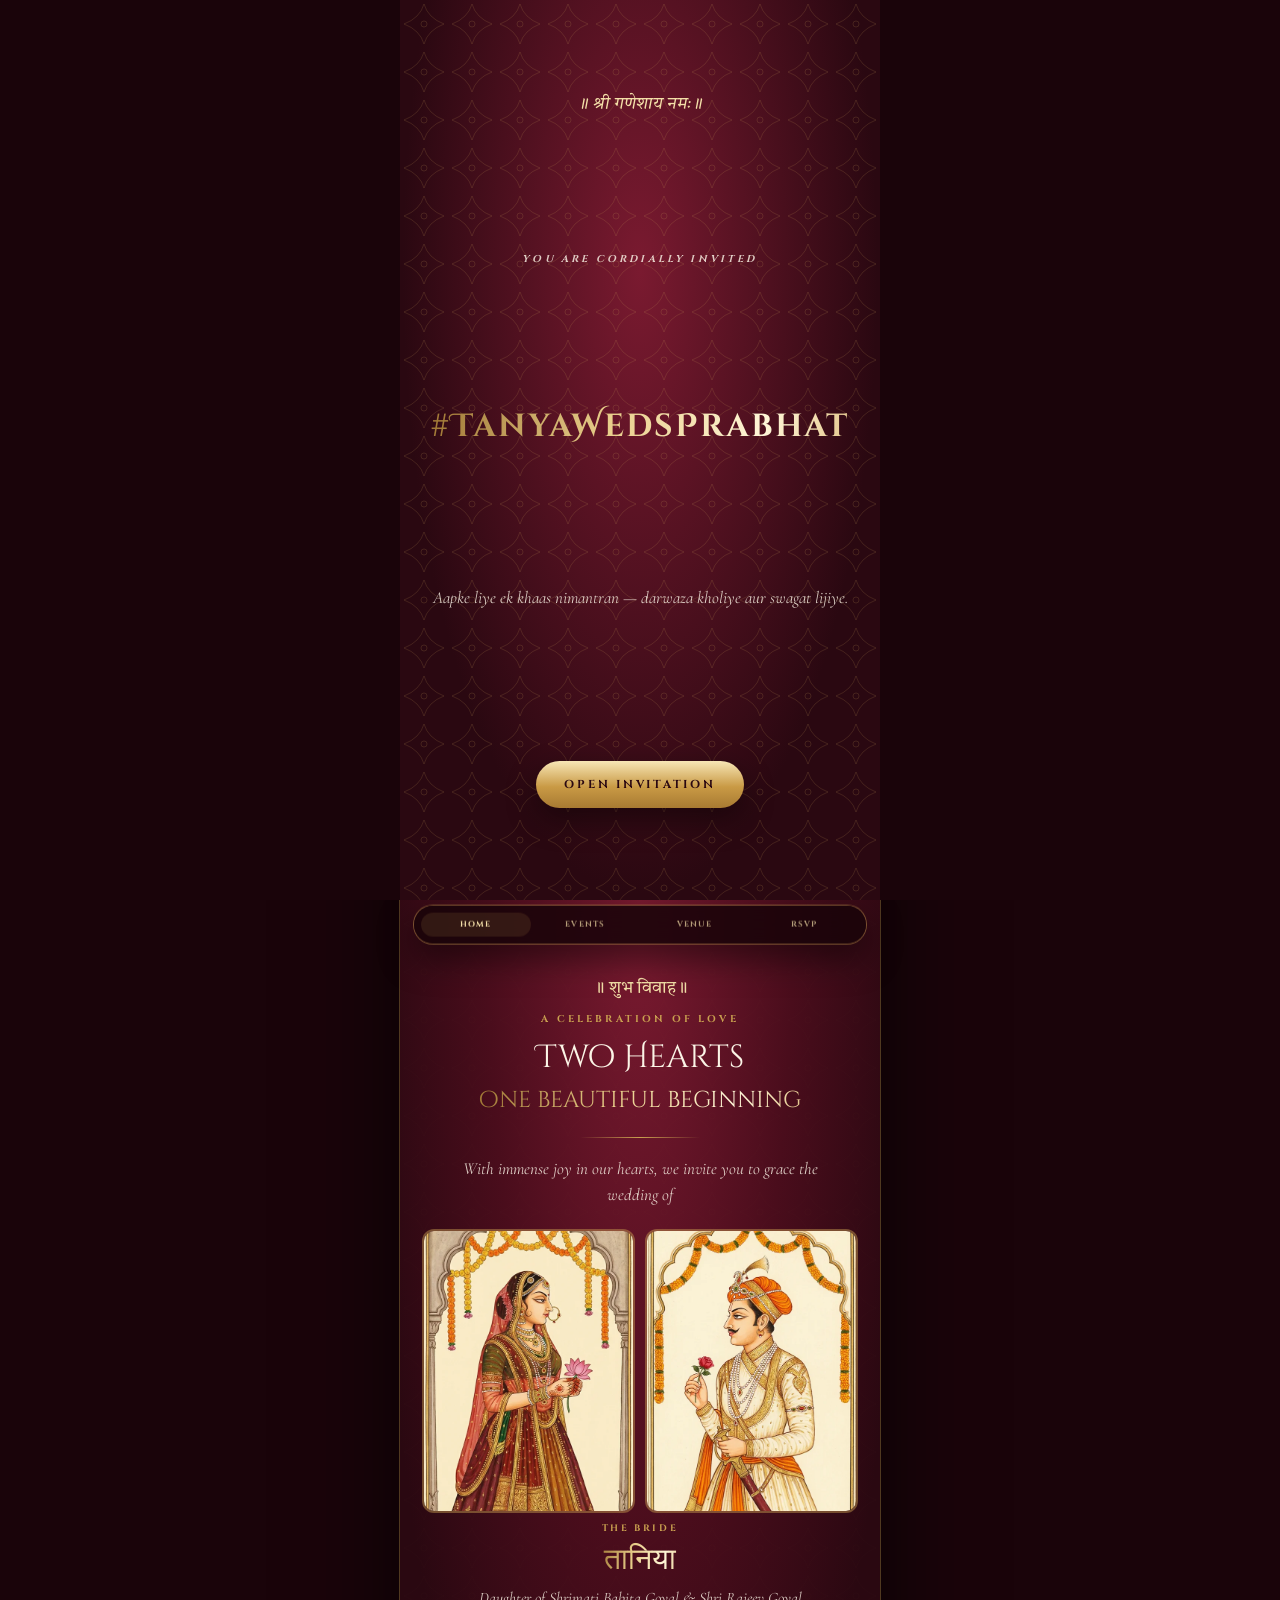
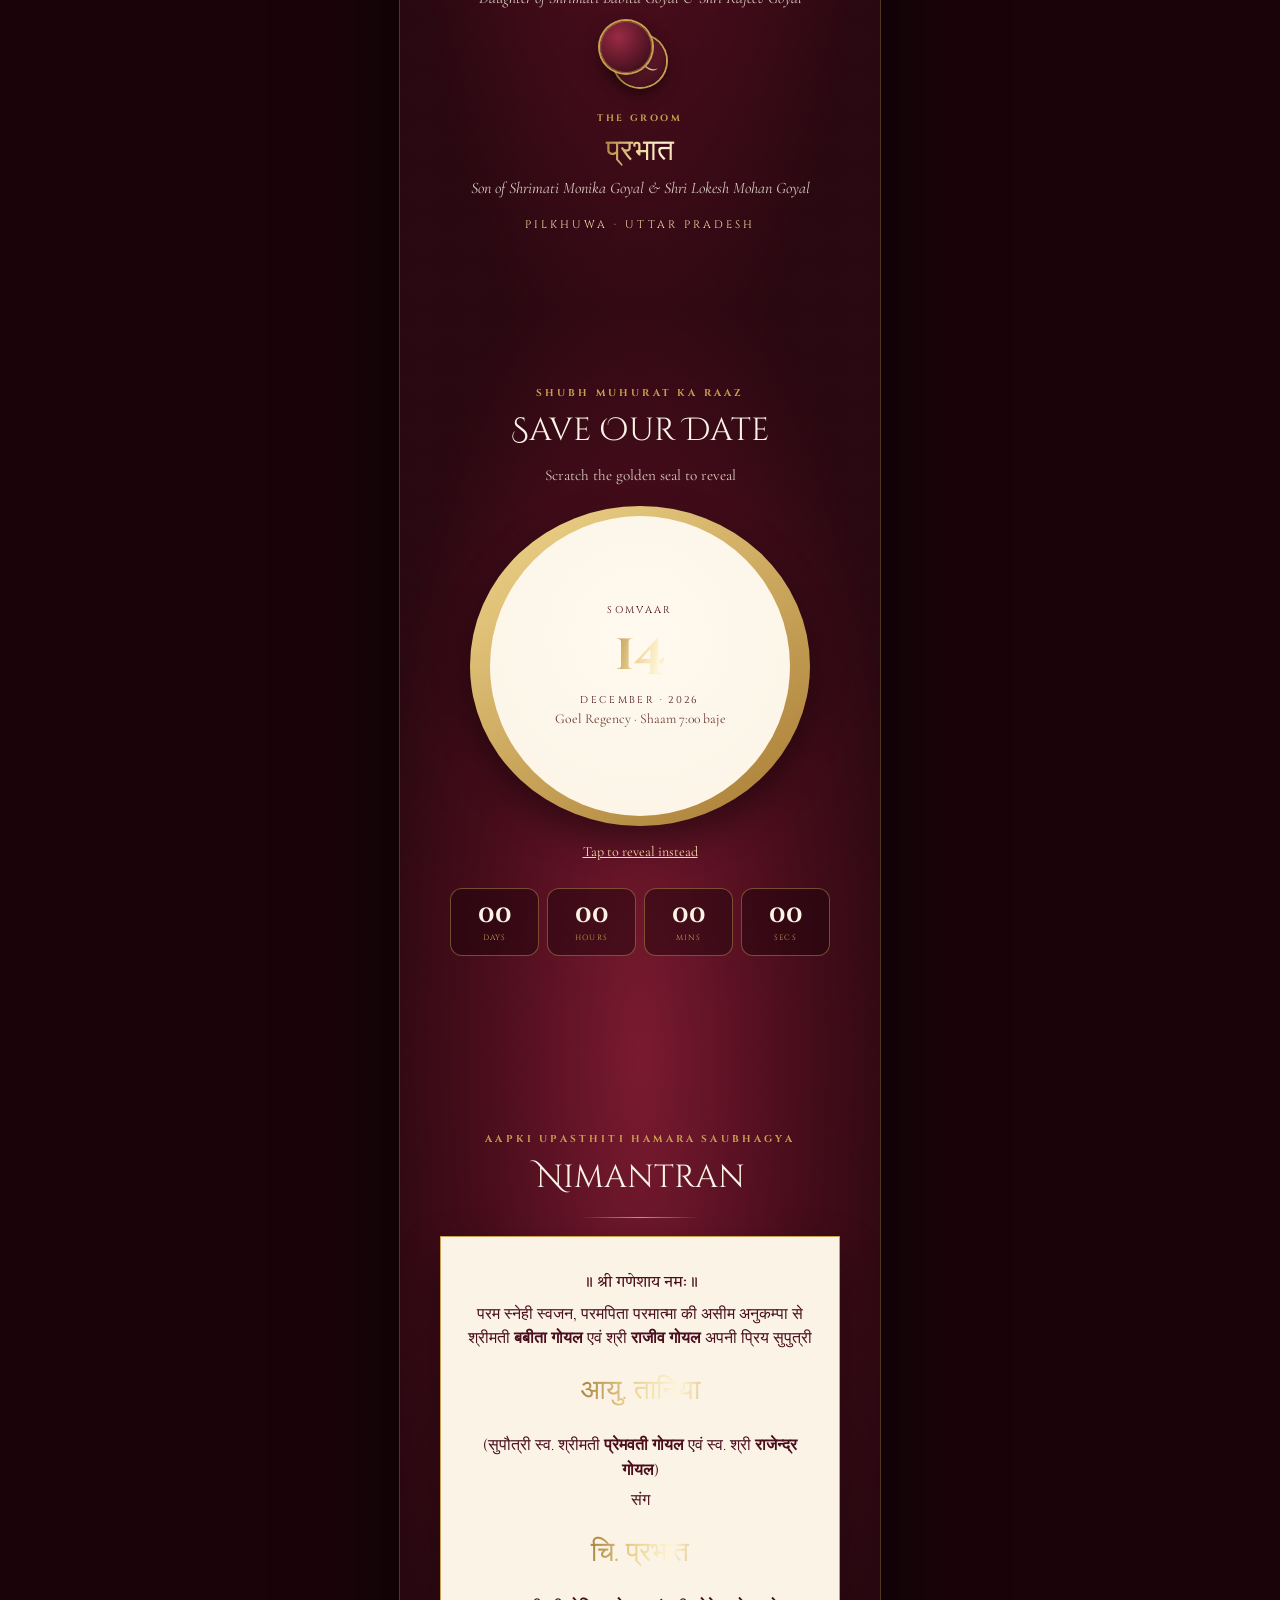
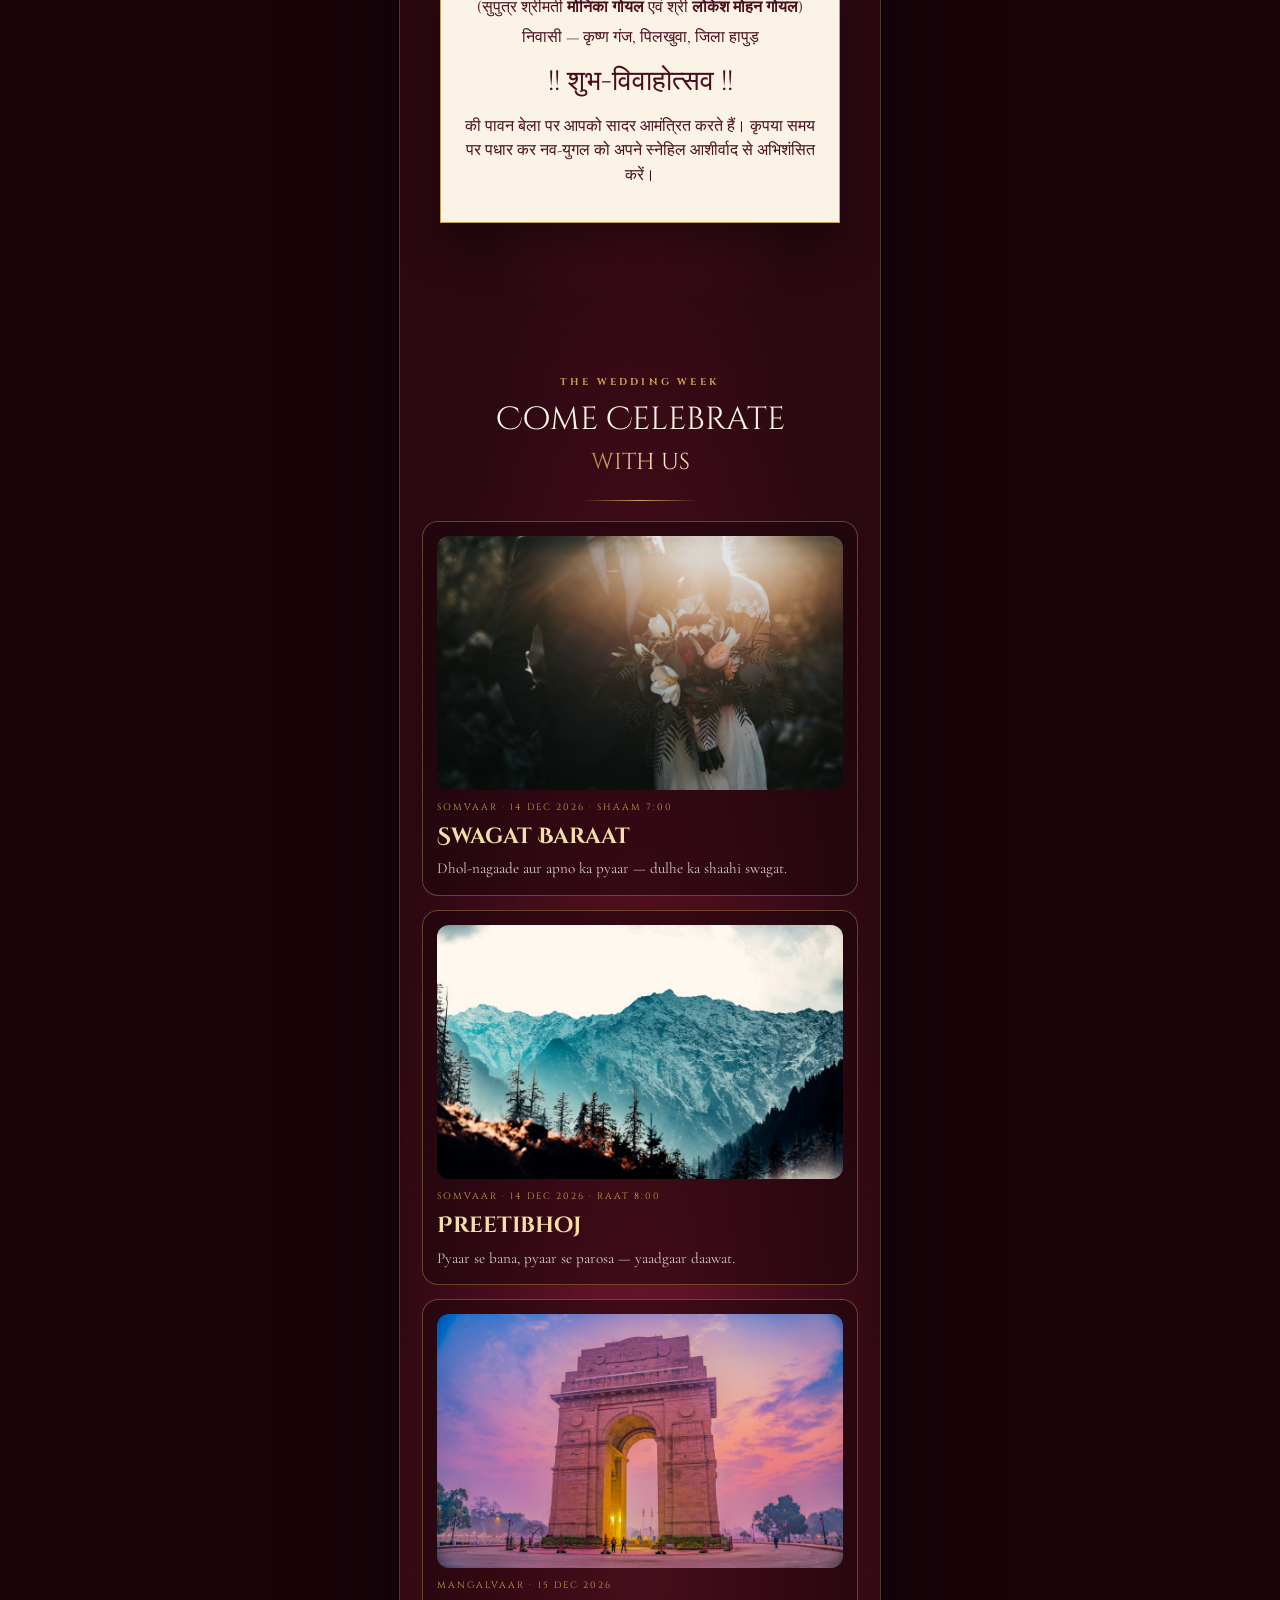
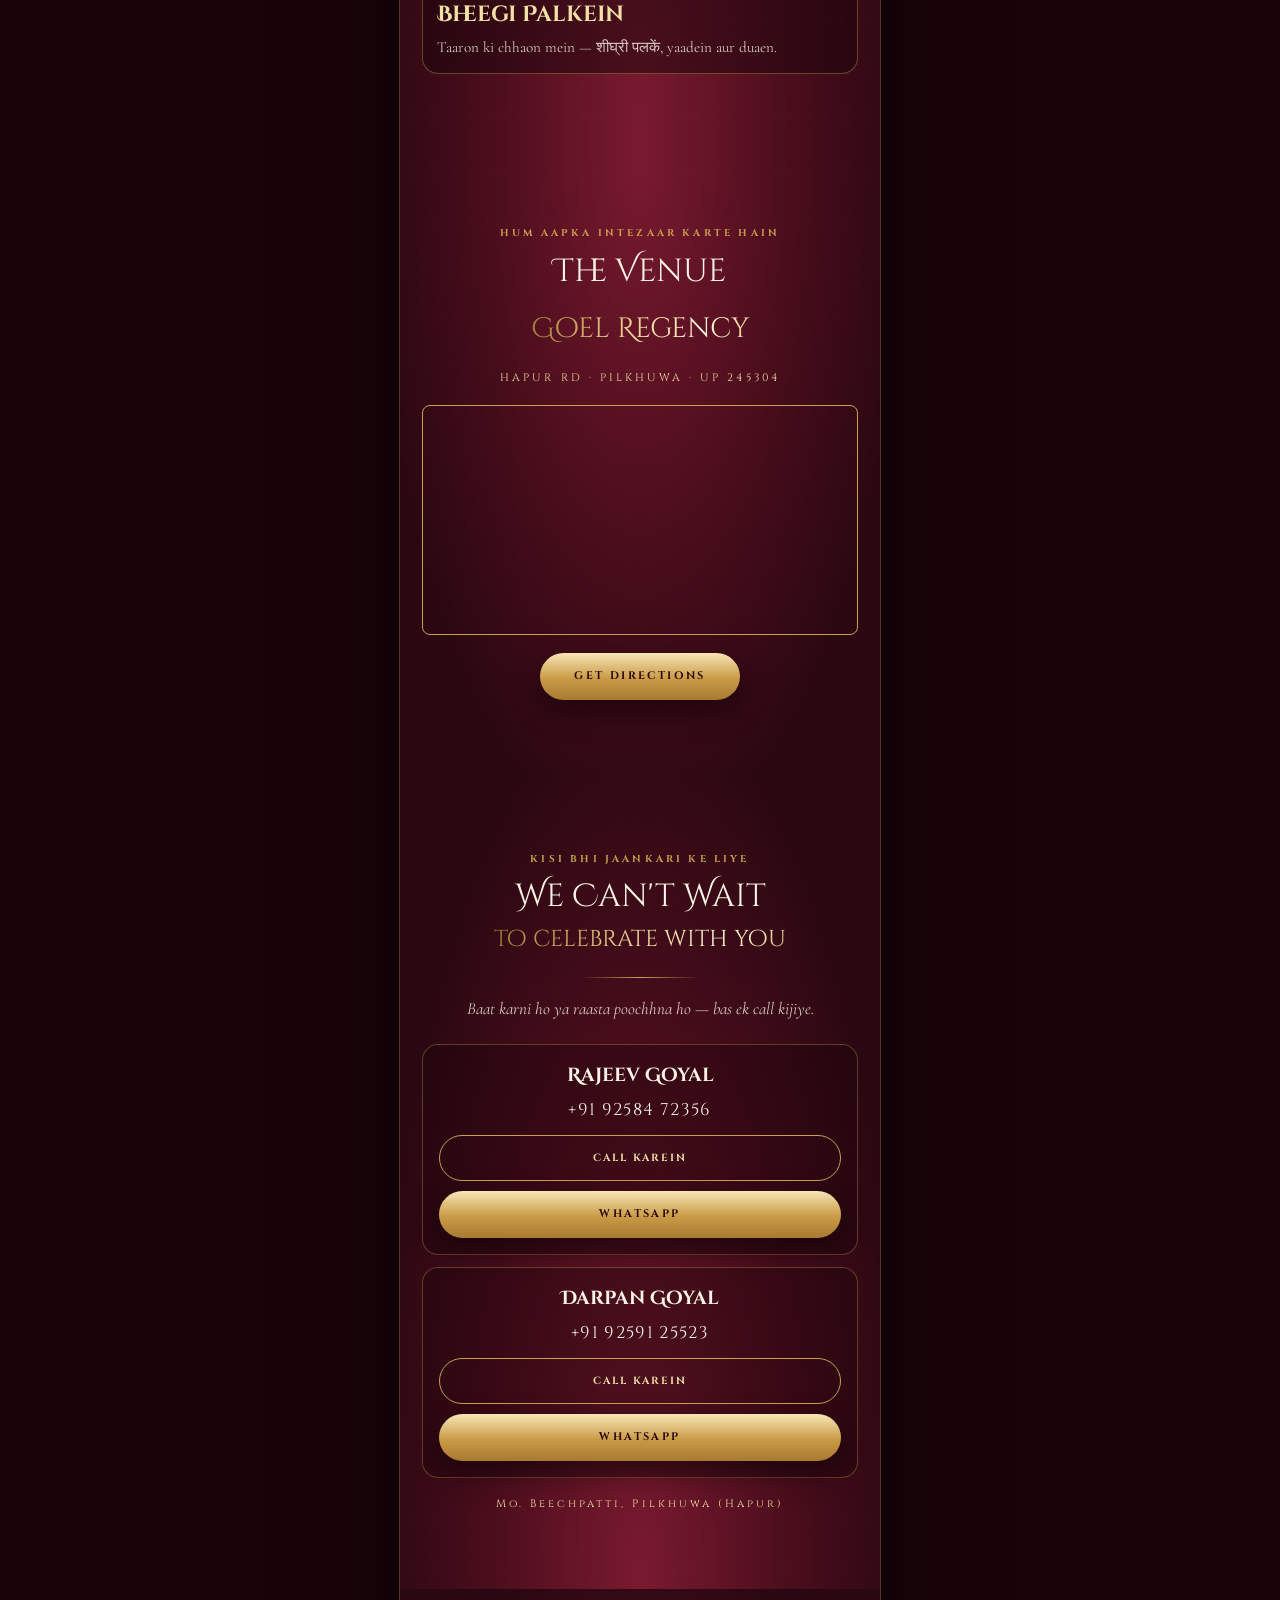
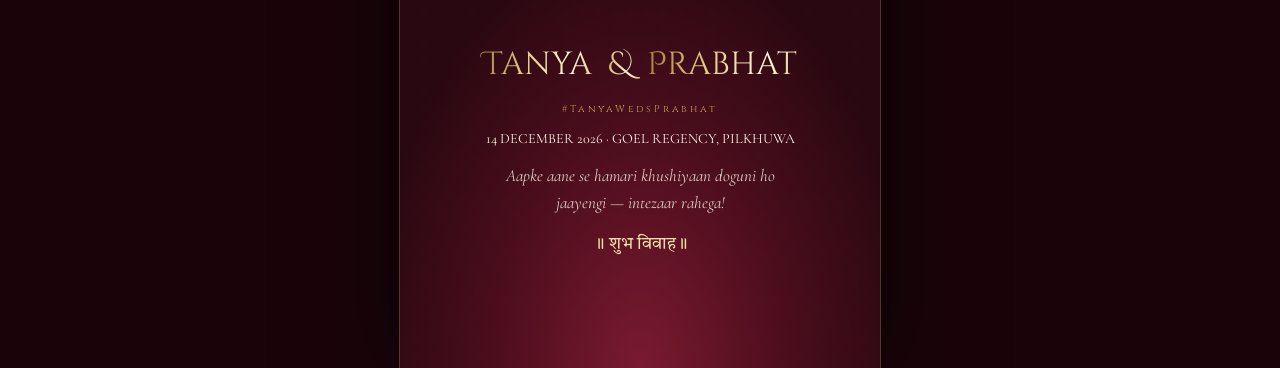
==== shaadicanvas.html @ f6cd2f35 "Add ShaaDiCanvas JoyInvite theme page for Tania & Prabhat Co-authored-by: darpan15025 <darpan15025@u" ====
<!DOCTYPE html>
<html lang="hi-Latn">
  <head>
    <meta charset="utf-8" />
    <meta name="viewport" content="width=device-width, initial-scale=1, viewport-fit=cover" />
    <meta name="theme-color" content="#2a0811" />
    <meta
      name="description"
      content="Tanya aur Prabhat ke Shubh Vivah mein aapka swagat — Goel Regency, Pilkhuwa, 14 December 2026."
    />
    <title>Tanya &amp; Prabhat | Shubh Vivah</title>
    <meta property="og:title" content="Tanya &amp; Prabhat — Shubh Vivah" />
    <meta property="og:image" content="assets/events/baraat.jpg" />
    <link rel="preconnect" href="https://fonts.googleapis.com" />
    <link rel="preconnect" href="https://fonts.gstatic.com" crossorigin />
    <link
      href="https://fonts.googleapis.com/css2?family=Cinzel:wght@400;500;600;700&family=Cinzel+Decorative:wght@700&family=Cormorant+Garamond:ital,wght@0,400;0,500;0,600;1,400&family=Tiro+Devanagari+Hindi&display=swap"
      rel="stylesheet"
    />
    <link rel="stylesheet" href="css/shaadicanvas.css" />
  </head>
  <body>
    <div class="opening" id="opening" role="dialog" aria-label="Open invitation">
      <div class="opening-inner">
        <p class="hindi">॥ श्री गणेशाय नमः ॥</p>
        <p class="eyebrow" style="margin-bottom: 12px">YOU ARE CORDIALLY INVITED</p>
        <h1><span class="foil">#TanyaWedsPrabhat</span></h1>
        <p>Aapke liye ek khaas nimantran — darwaza kholiye aur swagat lijiye.</p>
        <button type="button" class="open-gold" id="openInvite">Open Invitation</button>
      </div>
    </div>

    <div class="app" id="app">
      <header class="hero" id="home">
        <img
          class="hero-bg"
          src="assets/events/baraat.jpg"
          width="1200"
          height="800"
          alt=""
          loading="eager"
        />
        <div class="hero-shade" aria-hidden="true"></div>
        <div class="hero-top">
          <p class="tag">Goel Regency · Pilkhuwa</p>
        </div>
        <div class="hero-copy">
          <p class="small">PARIVAAR SAHIT · AAPKO SAADAR AAMANTRIT KARTE HAIN</p>
          <h2>
            <span class="foil">Tanya</span><span class="amp foil">&amp;</span
            ><span class="foil">Prabhat</span>
          </h2>
          <div class="date-pill"><i></i>14 · 12 · 2026<i></i></div>
        </div>
        <a class="scroll-cue" href="#invitation" aria-label="Scroll down">⌄</a>
      </header>

      <section class="royal" id="invitation">
        <p class="hindi rv">॥ शुभ विवाह ॥</p>
        <p class="eyebrow rv">A celebration of love</p>
        <h2 class="title rv">
          Two Hearts<span class="s"><span class="foil">one beautiful beginning</span></span>
        </h2>
        <i class="dv rv" aria-hidden="true"></i>
        <p class="lead rv">With immense joy in our hearts, we invite you to grace the wedding of</p>
        <div class="mini-portraits rv">
          <img src="assets/royal/bride-miniature.png" alt="वधू तानिया" loading="lazy" />
          <img src="assets/royal/groom-miniature.png" alt="वर प्रभात" loading="lazy" />
        </div>
        <div class="couple rv">
          <div class="person">
            <small>THE BRIDE</small>
            <strong><span class="foil">तानिया</span></strong>
            <p>Daughter of Shrimati Babita Goyal &amp; Shri Rajeev Goyal</p>
          </div>
          <div class="seal" aria-hidden="true">
            <span class="seal-ring"></span><span>&amp;</span>
          </div>
          <div class="person">
            <small>THE GROOM</small>
            <strong><span class="foil">प्रभात</span></strong>
            <p>Son of Shrimati Monika Goyal &amp; Shri Lokesh Mohan Goyal</p>
          </div>
        </div>
        <p class="city rv">PILKHUWA · UTTAR PRADESH</p>
      </section>

      <section class="royal low" id="save-date">
        <p class="eyebrow rv">Shubh muhurat ka raaz</p>
        <h2 class="title rv">Save Our Date</h2>
        <p class="hint rv">Scratch the golden seal to reveal</p>
        <div class="sframe rv">
          <div class="coin">
            <div class="coin-in">
              <div class="scratch-reveal" aria-live="polite">
                <span>SOMVAAR</span>
                <strong class="foil">14</strong>
                <span>DECEMBER · 2026</span>
                <em>Goel Regency · Shaam 7:00 baje</em>
              </div>
              <canvas id="scratchCanvas" aria-label="Scratch to reveal the wedding date"></canvas>
            </div>
          </div>
        </div>
        <button type="button" class="tap-reveal rv" id="tapReveal">Tap to reveal instead</button>
        <div class="count-grid rv" id="afterCount" hidden>
          <div class="count-box"><b id="cd-days">00</b><small>DAYS</small></div>
          <div class="count-box"><b id="cd-hours">00</b><small>HOURS</small></div>
          <div class="count-box"><b id="cd-mins">00</b><small>MINS</small></div>
          <div class="count-box"><b id="cd-secs">00</b><small>SECS</small></div>
        </div>
      </section>

      <section class="royal" id="nimantran">
        <p class="eyebrow rv">Aapki upasthiti hamara saubhagya</p>
        <h2 class="title rv">Nimantran</h2>
        <i class="dv rv" aria-hidden="true"></i>
        <article class="nim-card rv">
          <p class="hi">॥ श्री गणेशाय नमः ॥</p>
          <p>
            परम स्नेही स्वजन, परमपिता परमात्मा की असीम अनुकम्पा से श्रीमती
            <strong>बबीता गोयल</strong> एवं श्री <strong>राजीव गोयल</strong> अपनी प्रिय सुपुत्री
          </p>
          <p class="big foil">आयु. तानिया</p>
          <p>
            (सुपौत्री स्व. श्रीमती <strong>प्रेमवती गोयल</strong> एवं स्व. श्री
            <strong>राजेन्द्र गोयल</strong>)
          </p>
          <p>संग</p>
          <p class="big foil">चि. प्रभात</p>
          <p>
            (सुपुत्र श्रीमती <strong>मोनिका गोयल</strong> एवं श्री
            <strong>लोकेश मोहन गोयल</strong>)
          </p>
          <p>निवासी — कृष्ण गंज, पिलखुवा, जिला हापुड़</p>
          <p class="big">!! शुभ-विवाहोत्सव !!</p>
          <p>
            की पावन बेला पर आपको सादर आमंत्रित करते हैं। कृपया समय पर पधार कर नव-युगल को अपने स्नेहिल
            आशीर्वाद से अभिशंसित करें।
          </p>
        </article>
      </section>

      <section class="royal low" id="events">
        <p class="eyebrow rv">The wedding week</p>
        <h2 class="title rv">
          Come Celebrate<span class="s"><span class="foil">with us</span></span>
        </h2>
        <i class="dv rv" aria-hidden="true"></i>
        <div class="event-list">
          <article class="event-card rv">
            <img src="assets/events/baraat.jpg" alt="Swagat baraat" loading="lazy" />
            <p class="when">SOMVAAR · 14 DEC 2026 · SHAAM 7:00</p>
            <h3>Swagat Baraat</h3>
            <p>Dhol-nagaade aur apno ka pyaar — dulhe ka shaahi swagat.</p>
          </article>
          <article class="event-card rv">
            <img src="assets/events/bhoj.jpg" alt="Preetibhoj" loading="lazy" />
            <p class="when">SOMVAAR · 14 DEC 2026 · RAAT 8:00</p>
            <h3>Preetibhoj</h3>
            <p>Pyaar se bana, pyaar se parosa — yaadgaar daawat.</p>
          </article>
          <article class="event-card rv">
            <img src="assets/events/palaki.jpg" alt="Shubh palkein" loading="lazy" />
            <p class="when">MANGALVAAR · 15 DEC 2026</p>
            <h3>Bheegi Palkein</h3>
            <p>Taaron ki chhaon mein — शीघ्री पलकें, yaadein aur duaen.</p>
          </article>
        </div>
      </section>

      <section class="royal" id="venue">
        <p class="eyebrow rv">Hum aapka intezaar karte hain</p>
        <h2 class="title rv">The Venue</h2>
        <div class="vplain rv">
          <p class="venue-name"><span class="foil">Goel Regency</span></p>
          <p class="city">HAPUR RD · PILKHUWA · UP 245304</p>
          <div class="map-embed">
            <iframe
              title="Goel Regency map"
              loading="lazy"
              referrerpolicy="no-referrer-when-downgrade"
              src="https://maps.google.com/maps?q=Goel+Regency%2C+Hapur+Rd%2C+Pilkhuwa%2C+Uttar+Pradesh+245304&amp;output=embed"
            ></iframe>
          </div>
          <a
            class="btn-gold"
            href="https://www.google.com/maps/search/?api=1&amp;query=Goel+Regency+Hapur+Rd+Pilkhuwa+245304"
            target="_blank"
            rel="noopener noreferrer"
            >Get Directions</a
          >
        </div>
      </section>

      <section class="royal low" id="rsvp">
        <p class="eyebrow rv">Kisi bhi jaankari ke liye</p>
        <h2 class="title rv">
          We Can't Wait<span class="s"><span class="foil">to celebrate with you</span></span>
        </h2>
        <i class="dv rv" aria-hidden="true"></i>
        <p class="lead rv">Baat karni ho ya raasta poochhna ho — bas ek call kijiye.</p>
        <div class="rsvp-grid rv">
          <div class="contact-chip">
            <h3>Rajeev Goyal</h3>
            <p class="ph">+91 92584 72356</p>
            <a class="btn-line" href="tel:+919258472356">Call Karein</a>
            <a
              class="btn-gold"
              style="margin-top: 10px; width: 100%"
              href="https://wa.me/919258472356"
              target="_blank"
              rel="noopener noreferrer"
              >WhatsApp</a
            >
          </div>
          <div class="contact-chip">
            <h3>Darpan Goyal</h3>
            <p class="ph">+91 92591 25523</p>
            <a class="btn-line" href="tel:+919259125523">Call Karein</a>
            <a
              class="btn-gold"
              style="margin-top: 10px; width: 100%"
              href="https://wa.me/919259125523"
              target="_blank"
              rel="noopener noreferrer"
              >WhatsApp</a
            >
          </div>
        </div>
        <p class="city rv" style="margin-top: 18px">Mo. Beechpatti, Pilkhuwa (Hapur)</p>
      </section>

      <footer class="foot royal low">
        <p class="names">
          <span class="foil">Tanya</span> <span class="foil">&amp;</span>
          <span class="foil">Prabhat</span>
        </p>
        <p class="hash">#TanyaWedsPrabhat</p>
        <small>14 DECEMBER 2026 · GOEL REGENCY, PILKHUWA</small>
        <p class="thanks rv in">
          Aapke aane se hamari khushiyaan doguni ho jaayengi — intezaar rahega!
        </p>
        <p class="hindi" style="margin-top: 16px">॥ शुभ विवाह ॥</p>
      </footer>
    </div>

    <nav class="dock" id="dock" aria-label="Quick navigation">
      <a href="#home" class="on">HOME</a>
      <a href="#events">EVENTS</a>
      <a href="#venue">VENUE</a>
      <a href="#rsvp">RSVP</a>
    </nav>

    <script src="js/shaadicanvas.js" defer></script>
  </body>
</html>
---- css/shaadicanvas.css ----
/* JoyInvite / ShaaDiCanvas-inspired mobile invitation theme */

:root {
  --m1: #7a1a30;
  --m2: #4a0d1c;
  --m3: #2a0811;
  --m4: #1a040a;
  --gold: #c9a050;
  --gold-l: #f3dfa8;
  --gold-d: #8f6a2a;
  --ivory: #fbf4e6;
  --txt: rgba(251, 244, 230, 0.82);
  --foil: linear-gradient(
    100deg,
    #9c7330 0%,
    #e9cf8c 20%,
    #fff6d8 36%,
    #c99a45 54%,
    #f2d996 72%,
    #8f6a2a 100%
  );
  --jaali: url("data:image/svg+xml,%3Csvg xmlns='http://www.w3.org/2000/svg' width='48' height='48' viewBox='0 0 48 48'%3E%3Cg fill='none' stroke='%23c9a050' stroke-opacity='.2' stroke-width='.8'%3E%3Cpath d='M24 4Q28 18 44 24Q28 30 24 44Q20 30 4 24Q20 18 24 4Z'/%3E%3Ccircle cx='24' cy='24' r='3'/%3E%3C/g%3E%3C/svg%3E");
  --deco: "Cinzel Decorative", "Cinzel", Georgia, serif;
  --royal: "Cinzel", Georgia, serif;
  --serif: "Cormorant Garamond", Georgia, serif;
  --hindi: "Tiro Devanagari Hindi", serif;
  --app: 480px;
}

*,
*::before,
*::after {
  box-sizing: border-box;
}

html {
  scroll-behavior: smooth;
}

body {
  margin: 0;
  min-height: 100svh;
  background: var(--m4);
  color: var(--ivory);
  font-family: var(--serif);
  font-size: 17px;
  line-height: 1.55;
  -webkit-tap-highlight-color: transparent;
}

img {
  max-width: 100%;
  display: block;
}

a {
  color: inherit;
}

.foil {
  display: inline-block;
  padding: 0.08em 0.22em 0.14em;
  margin: 0 -0.12em;
  background: var(--foil);
  background-size: 220% 100%;
  -webkit-background-clip: text;
  background-clip: text;
  color: transparent;
  animation: foil 7s linear infinite;
}

@keyframes foil {
  to {
    background-position: -220% 0;
  }
}

@keyframes spin {
  to {
    transform: rotate(360deg);
  }
}

.app {
  position: relative;
  width: 100%;
  max-width: var(--app);
  margin: 0 auto;
  min-height: 100svh;
  background: var(--m3);
  overflow-x: hidden;
  box-shadow:
    0 0 0 1px rgba(201, 160, 80, 0.35),
    0 0 90px rgba(0, 0, 0, 0.7);
}

/* Opening */
.opening {
  position: fixed;
  inset: 0;
  z-index: 100;
  display: flex;
  justify-content: center;
  background: var(--m4);
  transition:
    opacity 1s ease,
    visibility 1s ease,
    transform 1s ease;
}

.opening.done {
  opacity: 0;
  visibility: hidden;
  transform: scale(1.04);
  pointer-events: none;
}

.opening-inner {
  position: relative;
  width: 100%;
  max-width: var(--app);
  height: 100%;
  display: grid;
  place-items: center;
  padding: 32px 24px;
  text-align: center;
  background:
    var(--jaali),
    radial-gradient(ellipse at 50% 30%, var(--m1), var(--m3) 70%);
}

.opening .hindi {
  font-family: var(--hindi);
  color: var(--gold-l);
  margin: 0 0 12px;
}

.opening h1 {
  margin: 0 0 8px;
  font-family: var(--deco);
  font-size: clamp(1.6rem, 6vw, 2rem);
  letter-spacing: 0.06em;
}

.opening p {
  margin: 0 0 28px;
  color: var(--txt);
  font-style: italic;
}

.open-gold {
  border: 0;
  border-radius: 999px;
  padding: 16px 28px;
  cursor: pointer;
  font-family: var(--royal);
  font-weight: 700;
  font-size: 0.72rem;
  letter-spacing: 0.24em;
  text-transform: uppercase;
  color: var(--m3);
  background: linear-gradient(180deg, #f7e6b6, #c99a45 55%, #a87a32);
  box-shadow: 0 12px 30px rgba(0, 0, 0, 0.45);
}

.open-gold:focus-visible {
  outline: 2px solid var(--gold-l);
  outline-offset: 3px;
}

/* Hero */
.hero {
  position: relative;
  min-height: 100svh;
  overflow: hidden;
  background: var(--m3);
}

.hero-bg {
  position: absolute;
  inset: 0;
  width: 100%;
  height: 100%;
  object-fit: cover;
  object-position: center 35%;
  transform: scale(1.06);
  transition: transform 3s ease-out;
  filter: saturate(0.92) brightness(0.75);
}

.app.ready .hero-bg {
  transform: scale(1);
}

.hero-shade {
  position: absolute;
  inset: 0;
  background: linear-gradient(
    180deg,
    rgba(26, 4, 10, 0.35) 0%,
    transparent 28%,
    transparent 42%,
    rgba(42, 8, 17, 0.82) 72%,
    var(--m3) 100%
  );
}

.hero-top {
  position: relative;
  z-index: 2;
  padding: 28px 22px 0;
  text-align: center;
}

.hero-top .tag {
  font-family: var(--royal);
  font-size: 0.58rem;
  letter-spacing: 0.32em;
  text-transform: uppercase;
  color: var(--gold);
}

.hero-copy {
  position: absolute;
  z-index: 3;
  left: 0;
  right: 0;
  bottom: 78px;
  padding: 0 24px;
  text-align: center;
}

.hero-copy .small {
  margin: 0 0 10px;
  font-family: var(--royal);
  font-size: 0.58rem;
  letter-spacing: 0.28em;
  color: var(--gold-l);
}

.hero-copy h2 {
  margin: 0;
  font-family: var(--deco);
  font-weight: 400;
  font-size: clamp(2.4rem, 11vw, 3.2rem);
  line-height: 1.15;
}

.hero-copy .amp {
  font-family: var(--deco);
  font-size: 0.55em;
  padding: 0 0.12em;
  vertical-align: middle;
}

.date-pill {
  display: inline-flex;
  align-items: center;
  gap: 10px;
  margin-top: 16px;
  padding: 8px 16px;
  border: 1px solid rgba(201, 160, 80, 0.55);
  border-radius: 999px;
  font-family: var(--royal);
  font-size: 0.68rem;
  letter-spacing: 0.18em;
  color: var(--gold-l);
}

.date-pill i {
  width: 18px;
  height: 1px;
  background: linear-gradient(90deg, transparent, var(--gold));
}

.scroll-cue {
  position: absolute;
  z-index: 3;
  left: 50%;
  bottom: 22px;
  transform: translateX(-50%);
  color: var(--gold);
  font-size: 1.4rem;
  text-decoration: none;
  animation: bob 1.6s ease-in-out infinite;
}

@keyframes bob {
  50% {
    transform: translateX(-50%) translateY(6px);
  }
}

/* Royal sections */
.royal {
  position: relative;
  padding: 76px 22px;
  text-align: center;
  overflow: hidden;
  isolation: isolate;
  background: radial-gradient(ellipse at 50% 0%, var(--m1) 0%, var(--m2) 45%, var(--m3) 80%);
}

.royal.low {
  background: radial-gradient(ellipse at 50% 100%, var(--m1) 0%, var(--m2) 45%, var(--m3) 80%);
}

.royal::before {
  content: "";
  position: absolute;
  inset: 0;
  z-index: -1;
  background: var(--jaali);
  opacity: 0.07;
}

.hindi {
  font-family: var(--hindi);
  color: var(--gold-l);
  margin: 0 0 10px;
}

.eyebrow {
  margin: 0 0 8px;
  font-family: var(--royal);
  font-size: 0.62rem;
  font-weight: 700;
  letter-spacing: 0.32em;
  text-transform: uppercase;
  color: var(--gold);
}

.title {
  margin: 0 0 12px;
  font-family: var(--deco);
  font-weight: 400;
  font-size: clamp(1.55rem, 5.5vw, 2rem);
  line-height: 1.35;
  color: var(--ivory);
}

.title .s {
  display: block;
  margin-top: 4px;
  font-size: 0.72em;
}

.dv {
  display: block;
  width: 120px;
  height: 1px;
  margin: 18px auto;
  background: linear-gradient(90deg, transparent, var(--gold), transparent);
}

.lead {
  margin: 0 auto 20px;
  max-width: 360px;
  color: var(--txt);
  font-style: italic;
}

.city {
  margin: 16px 0 0;
  font-family: var(--royal);
  font-size: 0.68rem;
  letter-spacing: 0.28em;
  color: var(--gold-l);
}

.couple {
  display: grid;
  gap: 8px;
  margin-top: 8px;
}

.person small {
  display: block;
  font-family: var(--royal);
  font-size: 0.58rem;
  font-weight: 700;
  letter-spacing: 0.28em;
  color: var(--gold);
}

.person strong {
  display: block;
  margin: 4px 0 2px;
  font-family: var(--deco);
  font-size: 1.85rem;
  font-weight: 400;
  line-height: 1.3;
}

.person p {
  margin: 0;
  font-size: 1rem;
  font-style: italic;
  color: var(--txt);
}

.seal {
  position: relative;
  width: 64px;
  height: 64px;
  margin: 10px auto;
  display: grid;
  place-items: center;
}

.seal-ring {
  position: absolute;
  inset: -8px;
  border: 1px solid rgba(201, 160, 80, 0.45);
  border-radius: 50%;
  animation: spin 36s linear infinite;
}

.seal span {
  width: 52px;
  height: 52px;
  display: grid;
  place-items: center;
  border-radius: 50%;
  background: radial-gradient(circle at 35% 30%, #9a2a44, var(--m3));
  box-shadow:
    0 0 0 2px var(--gold),
    0 6px 16px rgba(0, 0, 0, 0.5);
  font-family: var(--deco);
  font-size: 1.5rem;
  color: var(--gold-l);
}

/* Scratch */
.hint {
  margin: 0 0 18px;
  font-size: 0.95rem;
  color: var(--txt);
}

.sframe {
  max-width: 340px;
  margin: 0 auto;
}

.coin {
  border-radius: 50%;
  padding: 10px;
  background: linear-gradient(145deg, #f0d78c, #a87a32);
  box-shadow: 0 16px 36px rgba(0, 0, 0, 0.45);
}

.coin-in {
  position: relative;
  width: min(300px, 78vw);
  aspect-ratio: 1;
  margin: 0 auto;
  border-radius: 50%;
  overflow: hidden;
}

.scratch-reveal {
  position: absolute;
  inset: 0;
  display: flex;
  flex-direction: column;
  align-items: center;
  justify-content: center;
  background: radial-gradient(circle at 50% 40%, #fff9ef, var(--ivory));
  color: var(--m2);
  padding: 12px;
}

.scratch-reveal span {
  font-family: var(--royal);
  font-size: 0.62rem;
  letter-spacing: 0.24em;
}

.scratch-reveal strong {
  font-family: var(--deco);
  font-size: 3.2rem;
  line-height: 1;
  margin: 6px 0;
}

.scratch-reveal em {
  font-style: normal;
  font-size: 0.85rem;
  color: #6b3b32;
}

#scratchCanvas {
  position: absolute;
  inset: 0;
  width: 100%;
  height: 100%;
  touch-action: none;
  cursor: grab;
}

#scratchCanvas.done {
  opacity: 0;
  pointer-events: none;
  transition: opacity 0.8s ease;
}

.tap-reveal {
  margin-top: 14px;
  border: 0;
  background: none;
  color: var(--gold-l);
  font: inherit;
  font-size: 0.88rem;
  text-decoration: underline;
  cursor: pointer;
}

/* Countdown */
.count-grid {
  display: grid;
  grid-template-columns: repeat(4, 1fr);
  gap: 8px;
  margin: 24px 0;
  max-width: 380px;
  margin-inline: auto;
}

.count-box {
  padding: 14px 6px 10px;
  border: 1px solid rgba(201, 160, 80, 0.45);
  border-radius: 12px;
  background: rgba(26, 4, 10, 0.45);
}

.count-box b {
  display: block;
  font-family: var(--deco);
  font-size: 1.5rem;
  line-height: 1;
}

.count-box small {
  display: block;
  margin-top: 6px;
  font-family: var(--royal);
  font-size: 0.48rem;
  letter-spacing: 0.16em;
  color: var(--gold);
}

/* Events */
.event-list {
  display: grid;
  gap: 14px;
  margin-top: 20px;
  text-align: left;
}

.event-card {
  padding: 14px;
  border: 1px solid rgba(201, 160, 80, 0.4);
  border-radius: 16px;
  background: rgba(26, 4, 10, 0.5);
}

.event-card img {
  width: 100%;
  border-radius: 12px;
  aspect-ratio: 16/10;
  object-fit: cover;
  margin-bottom: 10px;
}

.event-card .when {
  font-family: var(--royal);
  font-size: 0.58rem;
  letter-spacing: 0.22em;
  color: var(--gold);
}

.event-card h3 {
  margin: 6px 0 4px;
  font-family: var(--deco);
  font-size: 1.35rem;
  color: var(--gold-l);
}

.event-card p {
  margin: 0;
  font-size: 0.95rem;
  color: var(--txt);
}

/* Nimantran ivory card */
.nim-card {
  max-width: 400px;
  margin: 0 auto;
  padding: 28px 22px;
  text-align: center;
  color: var(--m2);
  background: var(--ivory);
  border: 1px solid var(--gold);
  box-shadow: 0 20px 40px rgba(0, 0, 0, 0.35);
}

.nim-card p {
  margin: 6px 0;
  font-size: 1rem;
  line-height: 1.55;
}

.nim-card .big {
  font-family: var(--deco);
  font-size: 1.75rem;
  margin: 10px 0;
}

.nim-card .hi,
.nim-card p.hi {
  font-family: var(--hindi);
}

/* Venue + buttons */
.vplain {
  margin-top: 8px;
}

.venue-name {
  margin: 0;
  font-family: var(--deco);
  font-size: 1.75rem;
}

.map-embed {
  margin: 18px 0 0;
  border: 1px solid var(--gold);
  padding: 4px;
  border-radius: 8px;
  overflow: hidden;
}

.map-embed iframe {
  width: 100%;
  height: 220px;
  border: 0;
  display: block;
}

.btn-gold {
  display: inline-flex;
  align-items: center;
  justify-content: center;
  gap: 8px;
  min-width: 200px;
  margin-top: 18px;
  padding: 15px 22px;
  border: 0;
  border-radius: 999px;
  cursor: pointer;
  text-decoration: none;
  font-family: var(--royal);
  font-weight: 700;
  font-size: 0.68rem;
  letter-spacing: 0.22em;
  text-transform: uppercase;
  color: var(--m3);
  background: linear-gradient(180deg, #f7e6b6, #c99a45 55%, #a87a32);
  box-shadow: 0 12px 30px rgba(0, 0, 0, 0.45);
}

.btn-line {
  display: inline-flex;
  align-items: center;
  justify-content: center;
  gap: 8px;
  width: 100%;
  padding: 14px 20px;
  border: 1px solid var(--gold);
  border-radius: 999px;
  color: var(--gold-l);
  font-family: var(--royal);
  font-weight: 700;
  font-size: 0.65rem;
  letter-spacing: 0.18em;
  text-decoration: none;
  text-transform: uppercase;
}

.rsvp-grid {
  display: grid;
  gap: 12px;
  margin-top: 22px;
}

.contact-chip {
  padding: 16px;
  border: 1px solid rgba(201, 160, 80, 0.35);
  border-radius: 16px;
  background: rgba(26, 4, 10, 0.35);
}

.contact-chip h3 {
  margin: 0 0 6px;
  font-family: var(--deco);
  font-size: 1.2rem;
}

.contact-chip .ph {
  margin: 0 0 12px;
  font-family: var(--royal);
  letter-spacing: 0.08em;
}

.mini-portraits {
  display: grid;
  grid-template-columns: 1fr 1fr;
  gap: 10px;
  margin: 18px 0 6px;
}

.mini-portraits img {
  width: 100%;
  border-radius: 12px;
  border: 2px solid rgba(201, 160, 80, 0.45);
  aspect-ratio: 3/4;
  object-fit: cover;
}

footer.foot {
  padding: 48px 22px 100px;
  text-align: center;
  background: var(--m4);
}

footer .names {
  margin: 0;
  font-family: var(--deco);
  font-size: 2rem;
}

footer .hash {
  margin: 8px 0;
  font-family: var(--royal);
  font-size: 0.62rem;
  letter-spacing: 0.28em;
  color: var(--gold);
}

footer .thanks {
  margin: 12px auto 0;
  max-width: 320px;
  font-style: italic;
  color: var(--txt);
}

/* Dock */
.dock {
  position: fixed;
  z-index: 60;
  left: 50%;
  bottom: calc(14px + env(safe-area-inset-bottom));
  transform: translate(-50%, 150%);
  width: calc(100% - 28px);
  max-width: calc(var(--app) - 28px);
  display: grid;
  grid-template-columns: repeat(4, 1fr);
  padding: 7px;
  border-radius: 22px;
  background: rgba(26, 4, 10, 0.88);
  backdrop-filter: blur(14px);
  box-shadow:
    0 0 0 1px rgba(201, 160, 80, 0.5),
    0 14px 34px rgba(0, 0, 0, 0.5);
  transition: transform 0.6s cubic-bezier(0.2, 0.8, 0.2, 1);
}

.dock.show {
  transform: translate(-50%, 0);
}

.dock a {
  display: flex;
  flex-direction: column;
  align-items: center;
  gap: 4px;
  padding: 6px 0;
  border-radius: 15px;
  color: rgba(243, 223, 168, 0.7);
  text-decoration: none;
  font-family: var(--royal);
  font-weight: 700;
  font-size: 0.5rem;
  letter-spacing: 0.14em;
}

.dock a.on,
.dock a:hover {
  color: var(--gold-l);
  background: rgba(201, 160, 80, 0.12);
}

.rv {
  opacity: 0;
  transform: translateY(22px);
  transition:
    opacity 0.8s ease,
    transform 0.8s cubic-bezier(0.2, 0.7, 0.2, 1);
}

.rv.in {
  opacity: 1;
  transform: none;
}

@media (prefers-reduced-motion: reduce) {
  *,
  *::before,
  *::after {
    animation-duration: 0.01ms !important;
    transition-duration: 0.01ms !important;
  }

  html {
    scroll-behavior: auto;
  }
}
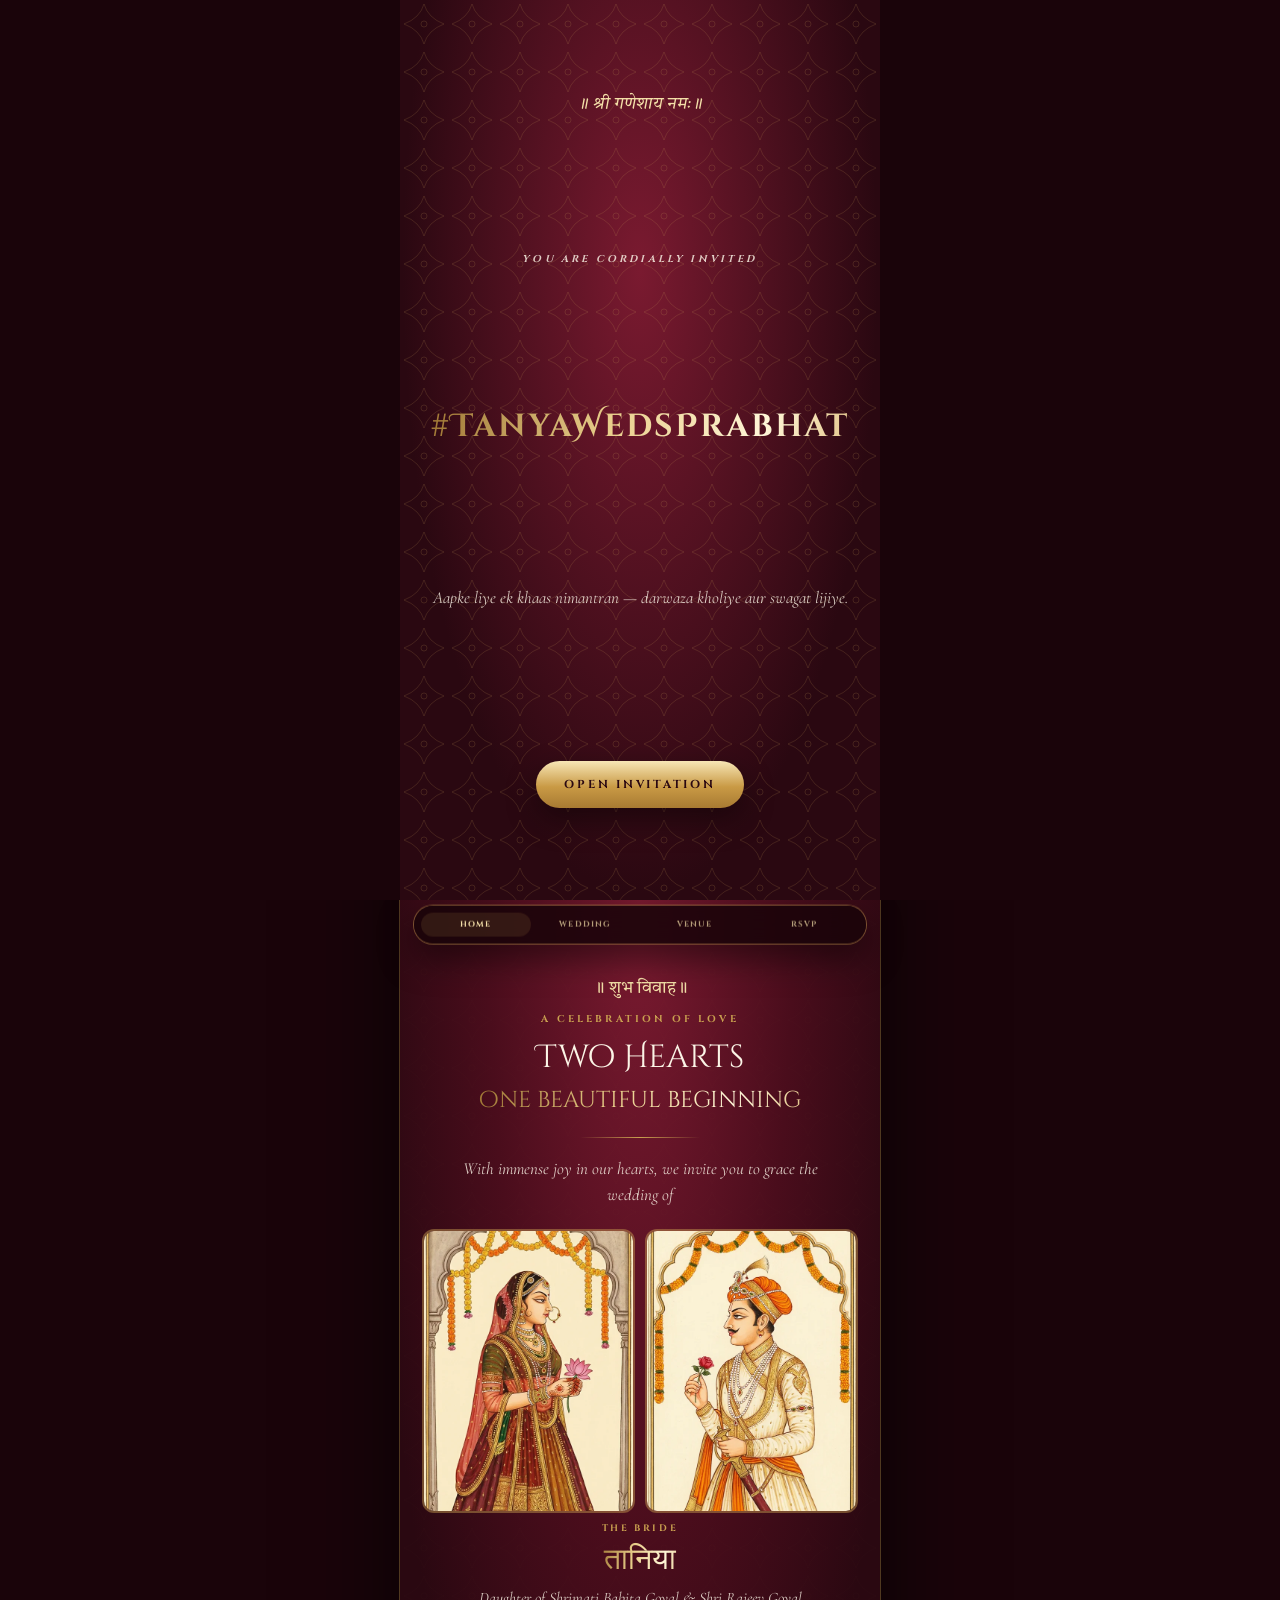
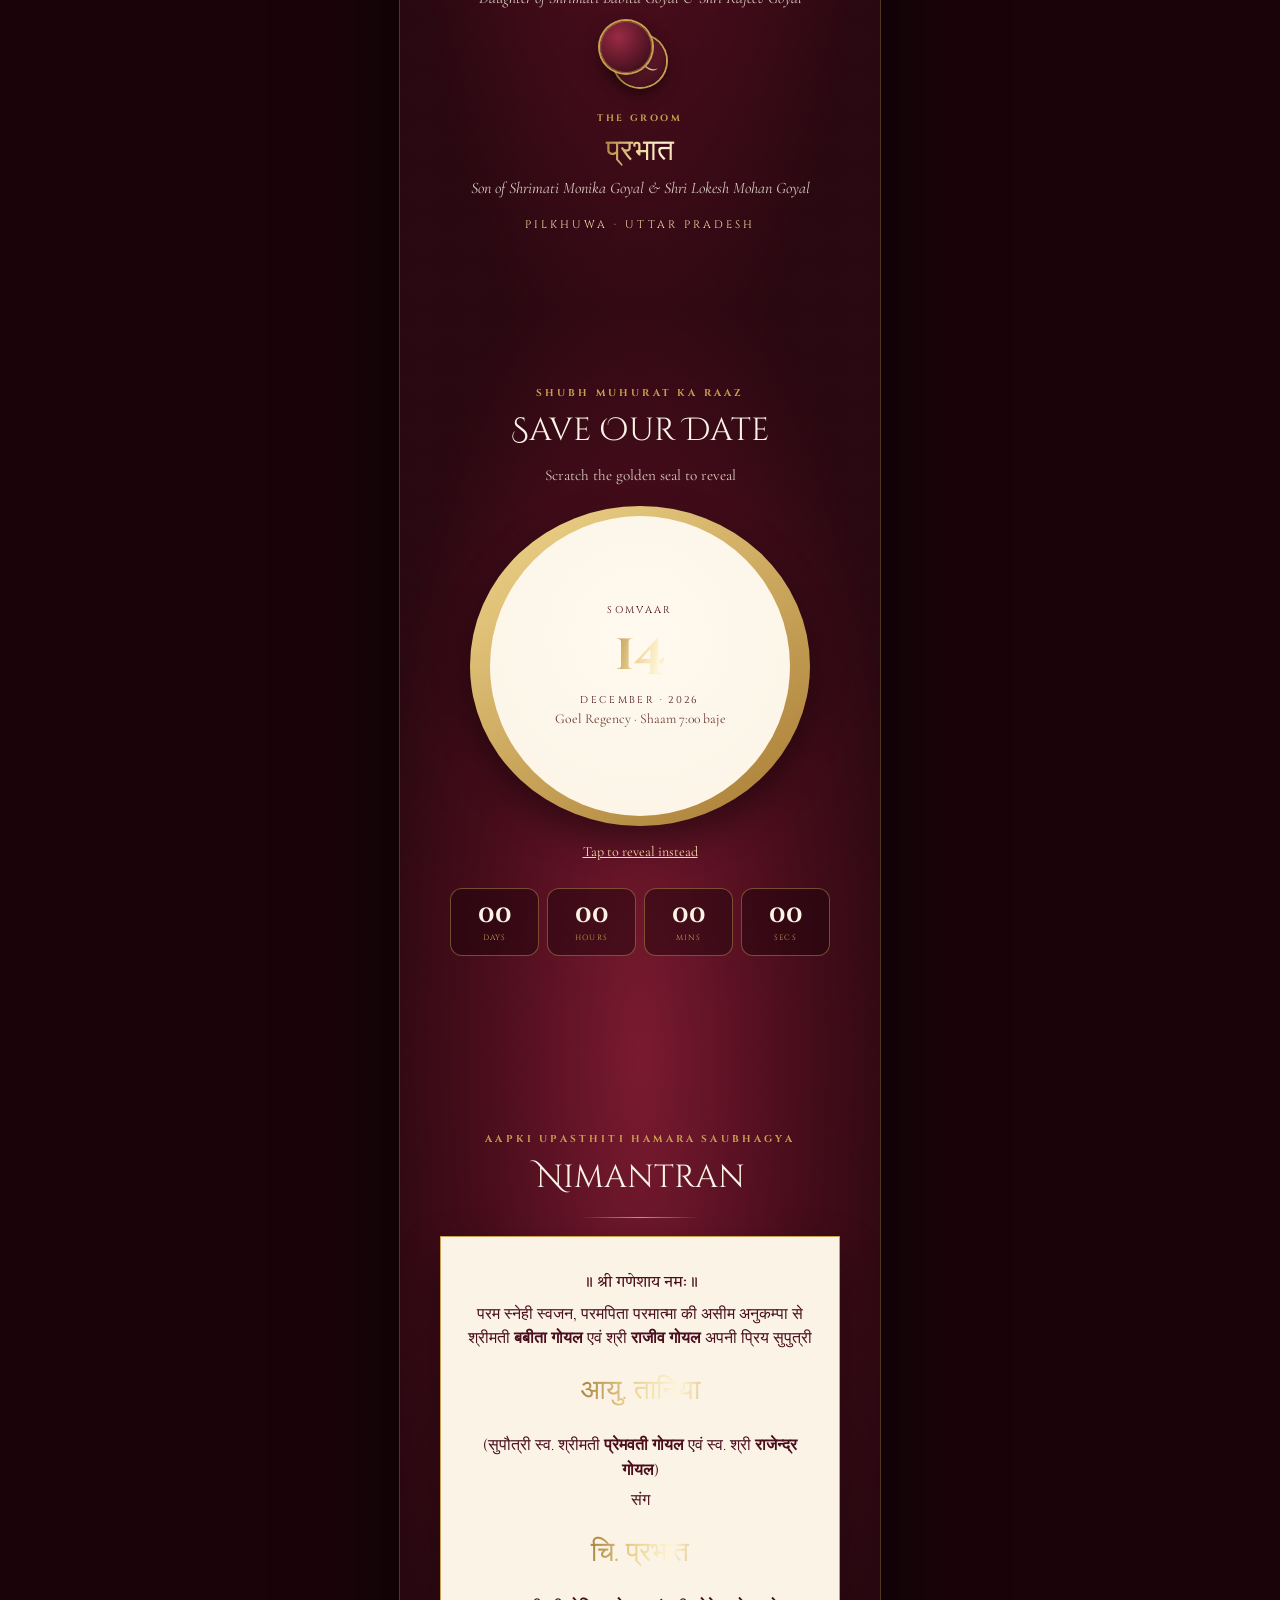
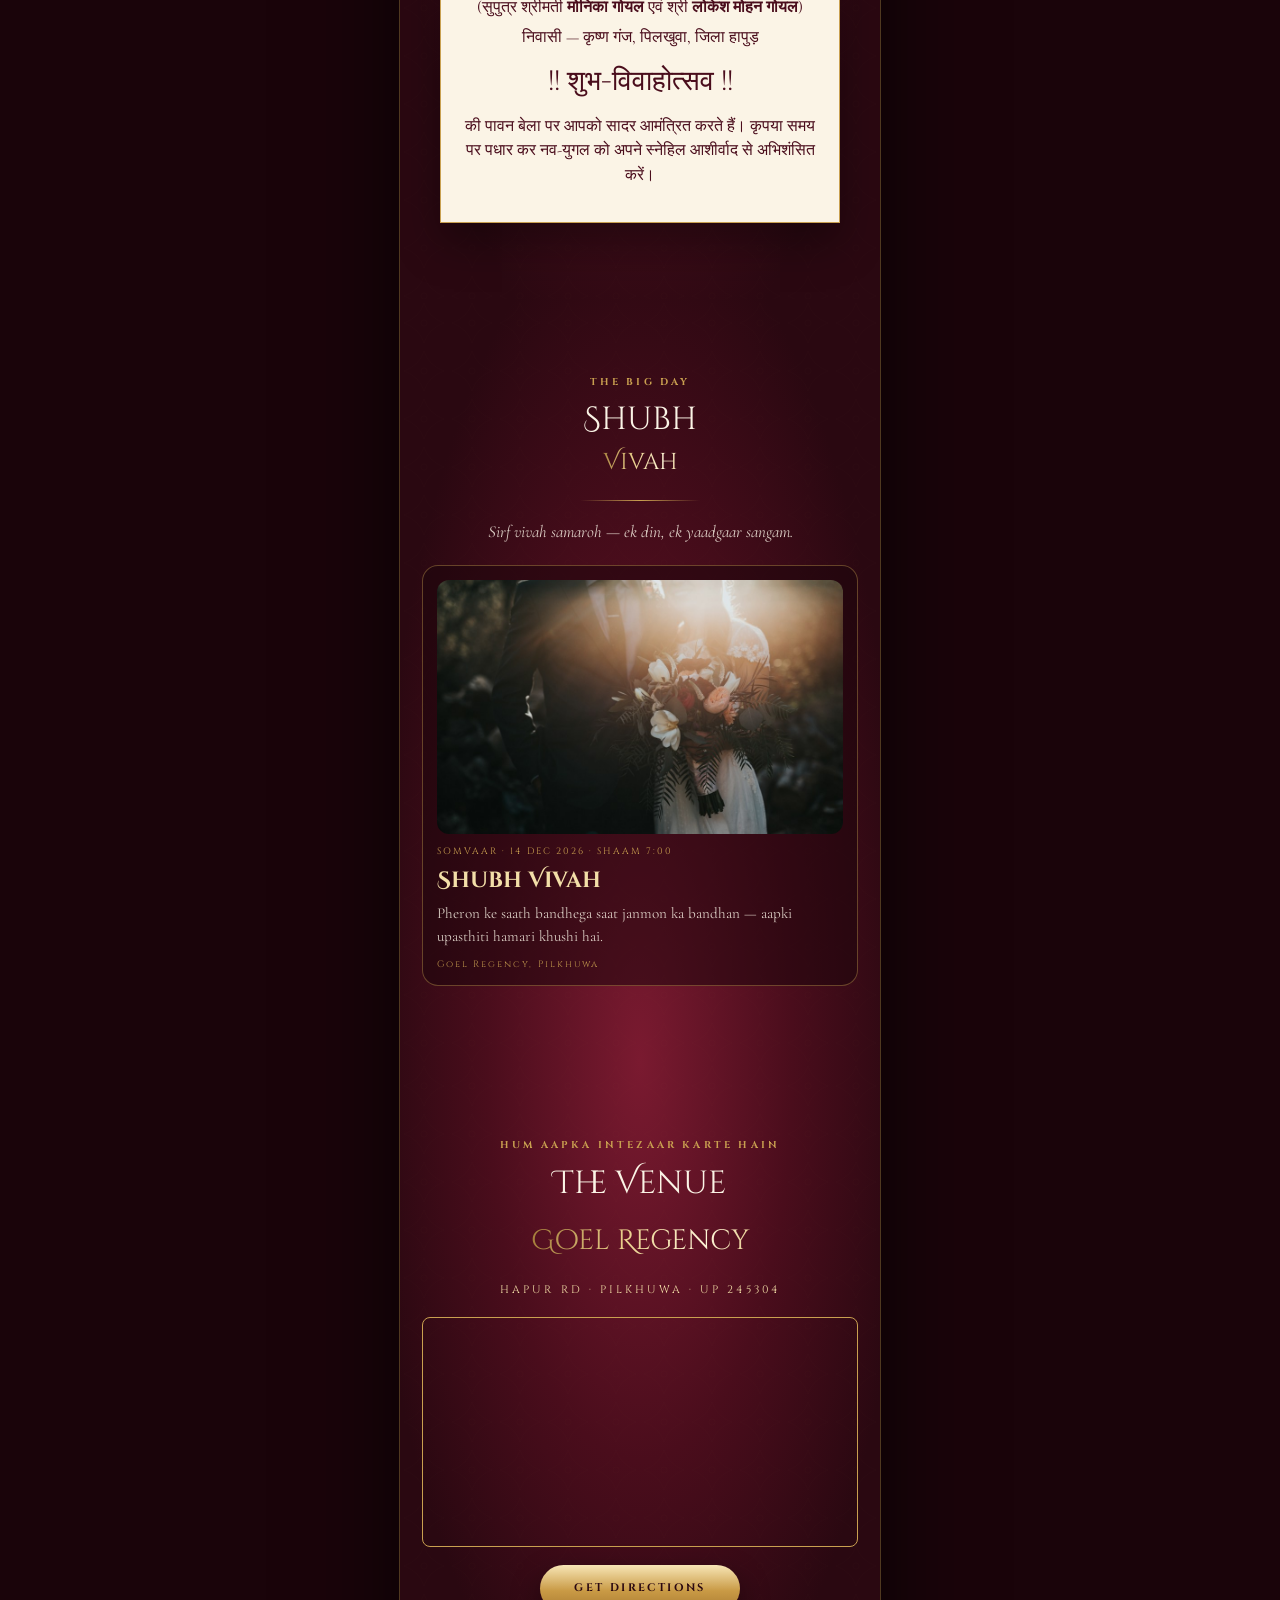
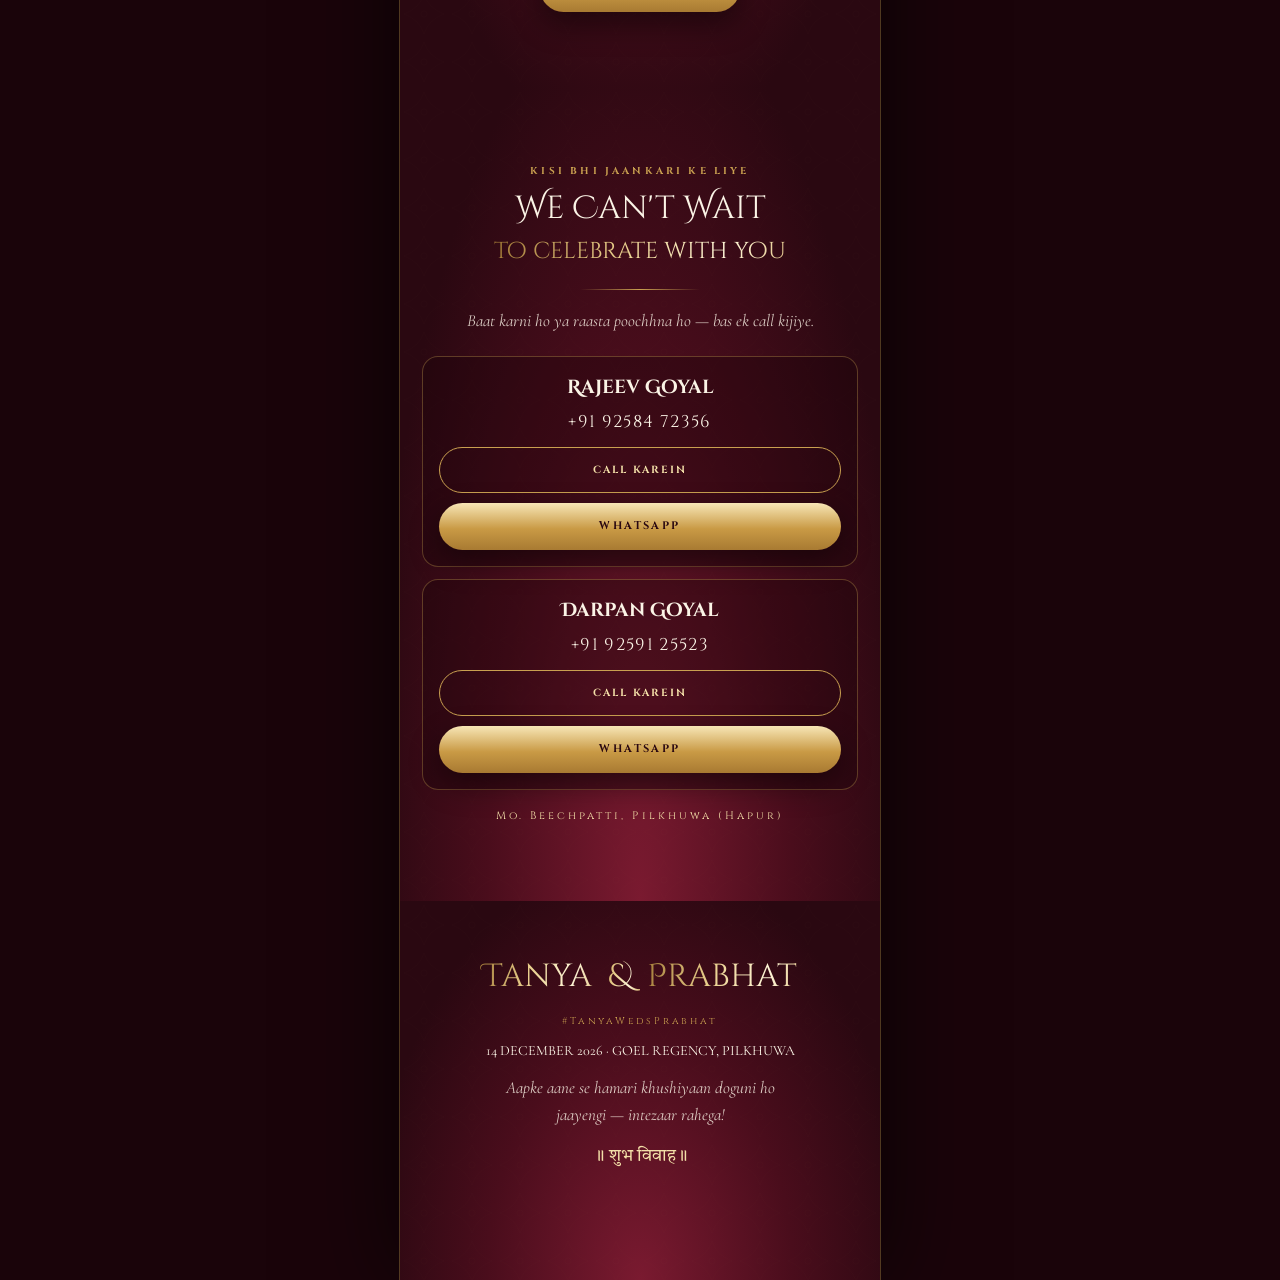
==== commit d3396992: "Keep wedding only; remove extra event functions - ShaaDiCanvas: single Shubh Vivah card via WEDDING_" ====
--- a/shaadicanvas.html
+++ b/shaadicanvas.html
@@ -142,31 +142,13 @@
       </section>
 
       <section class="royal low" id="events">
-        <p class="eyebrow rv">The wedding week</p>
+        <p class="eyebrow rv">The big day</p>
         <h2 class="title rv">
-          Come Celebrate<span class="s"><span class="foil">with us</span></span>
+          Shubh<span class="s"><span class="foil">Vivah</span></span>
         </h2>
         <i class="dv rv" aria-hidden="true"></i>
-        <div class="event-list">
-          <article class="event-card rv">
-            <img src="assets/events/baraat.jpg" alt="Swagat baraat" loading="lazy" />
-            <p class="when">SOMVAAR · 14 DEC 2026 · SHAAM 7:00</p>
-            <h3>Swagat Baraat</h3>
-            <p>Dhol-nagaade aur apno ka pyaar — dulhe ka shaahi swagat.</p>
-          </article>
-          <article class="event-card rv">
-            <img src="assets/events/bhoj.jpg" alt="Preetibhoj" loading="lazy" />
-            <p class="when">SOMVAAR · 14 DEC 2026 · RAAT 8:00</p>
-            <h3>Preetibhoj</h3>
-            <p>Pyaar se bana, pyaar se parosa — yaadgaar daawat.</p>
-          </article>
-          <article class="event-card rv">
-            <img src="assets/events/palaki.jpg" alt="Shubh palkein" loading="lazy" />
-            <p class="when">MANGALVAAR · 15 DEC 2026</p>
-            <h3>Bheegi Palkein</h3>
-            <p>Taaron ki chhaon mein — शीघ्री पलकें, yaadein aur duaen.</p>
-          </article>
-        </div>
+        <p class="lead rv" style="margin-top: 0">Sirf vivah samaroh — ek din, ek yaadgaar sangam.</p>
+        <div class="event-list" id="eventsList"></div>
       </section>
 
       <section class="royal" id="venue">
@@ -247,7 +229,7 @@
 
     <nav class="dock" id="dock" aria-label="Quick navigation">
       <a href="#home" class="on">HOME</a>
-      <a href="#events">EVENTS</a>
+      <a href="#events">WEDDING</a>
       <a href="#venue">VENUE</a>
       <a href="#rsvp">RSVP</a>
     </nav>
